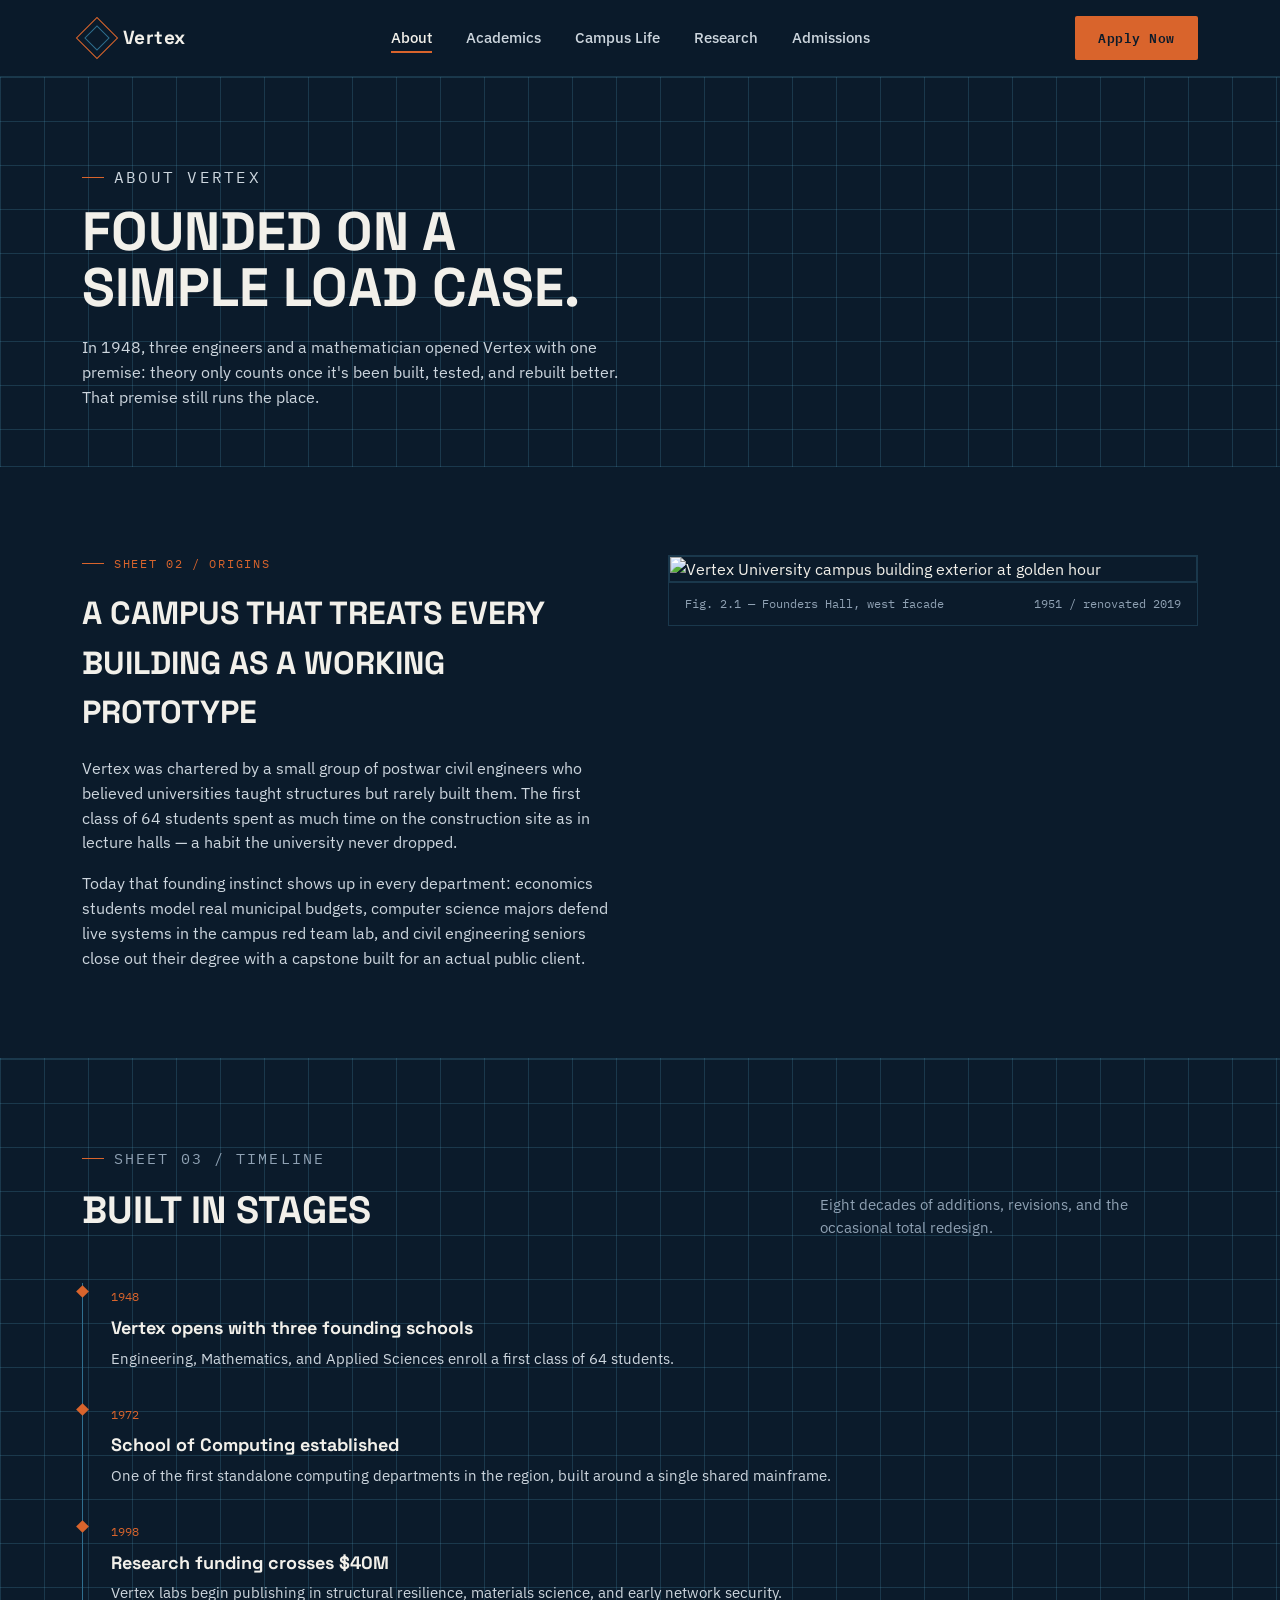
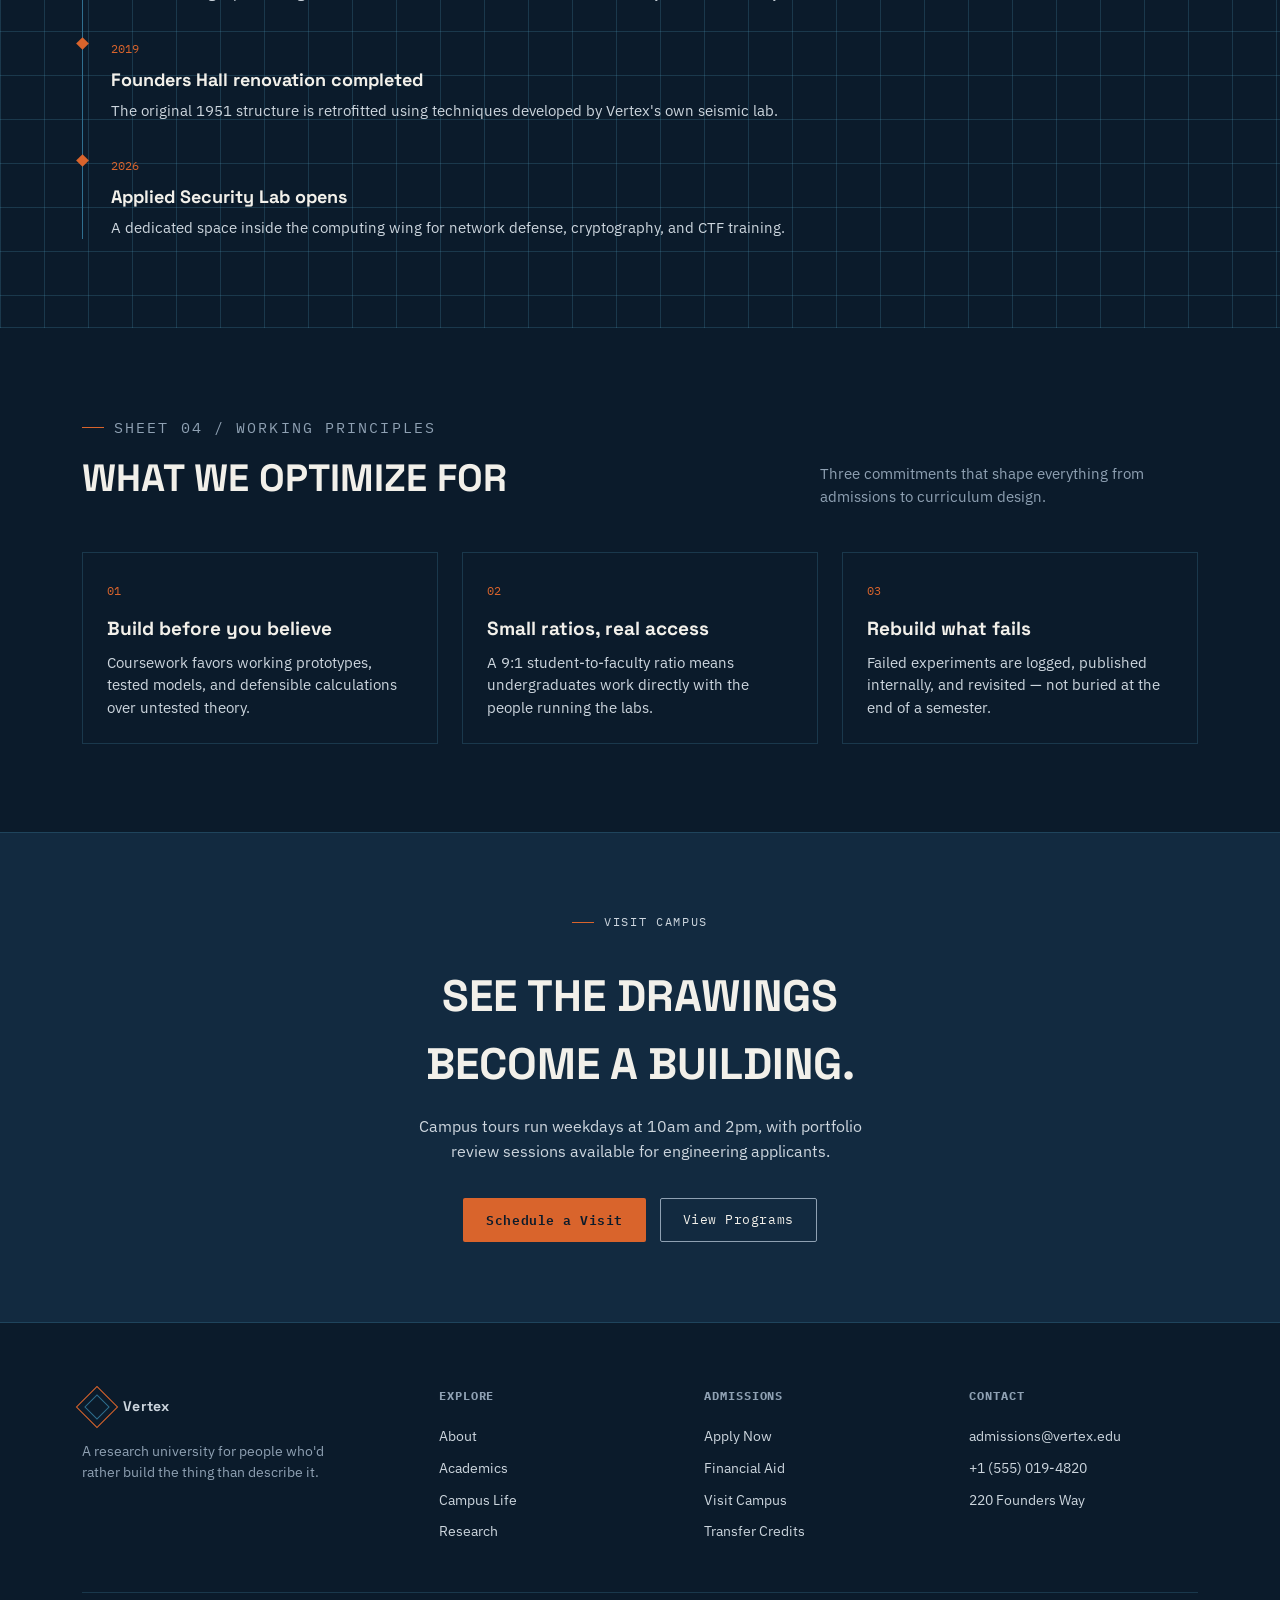
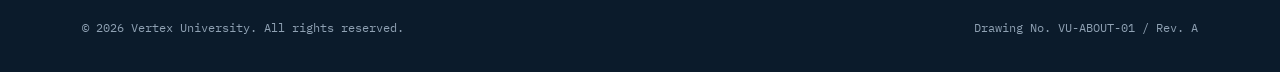
==== about.html @ a0aefd31 "Add files via upload" ====
<!DOCTYPE html>
<html lang="en">
<head>
<meta charset="UTF-8">
<meta name="viewport" content="width=device-width, initial-scale=1.0">
<title>About — Vertex University</title>
<link rel="stylesheet" href="style.css">
</head>
<body>

<nav class="site-nav">
  <div class="wrap">
    <a href="index.html" class="brand"><span class="brand-mark"></span>Vertex</a>
    <ul class="nav-links">
      <li><a href="about.html" class="active">About</a></li>
      <li><a href="academics.html">Academics</a></li>
      <li><a href="index.html#pathways">Campus Life</a></li>
      <li><a href="index.html#pulse">Research</a></li>
      <li><a href="index.html#pulse">Admissions</a></li>
    </ul>
    <div class="nav-cta">
      <button class="nav-toggle" aria-label="Toggle menu">☰</button>
      <a href="#" class="btn btn-solid">Apply Now</a>
    </div>
  </div>
</nav>

<header class="page-hero grid-bg">
  <div class="wrap">
    <p class="eyebrow">About Vertex</p>
    <h1>Founded on a<br>simple load case.</h1>
    <p>In 1948, three engineers and a mathematician opened Vertex with one premise: theory only counts once it's been built, tested, and rebuilt better. That premise still runs the place.</p>
  </div>
</header>

<section>
  <div class="wrap two-col">
    <div>
      <p class="eyebrow">Sheet 02 / Origins</p>
      <h2 style="font-family:var(--display); font-size:clamp(24px,3vw,32px); text-transform:uppercase; margin:16px 0 18px;">A campus that treats every building as a working prototype</h2>
      <p style="color:var(--paper-dim); margin-bottom:16px;">Vertex was chartered by a small group of postwar civil engineers who believed universities taught structures but rarely built them. The first class of 64 students spent as much time on the construction site as in lecture halls — a habit the university never dropped.</p>
      <p style="color:var(--paper-dim);">Today that founding instinct shows up in every department: economics students model real municipal budgets, computer science majors defend live systems in the campus red team lab, and civil engineering seniors close out their degree with a capstone built for an actual public client.</p>
    </div>
    <div class="figure-block">
      <img src="https://images.unsplash.com/photo-1523050854058-8df90110c9f1?w=900&q=80" alt="Vertex University campus building exterior at golden hour">
      <div class="figure-cap"><span>Fig. 2.1 — Founders Hall, west facade</span><span>1951 / renovated 2019</span></div>
    </div>
  </div>
</section>

<section class="grid-bg" style="border-top:1px solid var(--line-cyan-soft); border-bottom:1px solid var(--line-cyan-soft);">
  <div class="wrap">
    <div class="section-head">
      <div>
        <p class="eyebrow">Sheet 03 / Timeline</p>
        <h2>Built in stages</h2>
      </div>
      <p>Eight decades of additions, revisions, and the occasional total redesign.</p>
    </div>
    <div class="timeline">
      <div class="row">
        <span class="yr">1948</span>
        <h4>Vertex opens with three founding schools</h4>
        <p>Engineering, Mathematics, and Applied Sciences enroll a first class of 64 students.</p>
      </div>
      <div class="row">
        <span class="yr">1972</span>
        <h4>School of Computing established</h4>
        <p>One of the first standalone computing departments in the region, built around a single shared mainframe.</p>
      </div>
      <div class="row">
        <span class="yr">1998</span>
        <h4>Research funding crosses $40M</h4>
        <p>Vertex labs begin publishing in structural resilience, materials science, and early network security.</p>
      </div>
      <div class="row">
        <span class="yr">2019</span>
        <h4>Founders Hall renovation completed</h4>
        <p>The original 1951 structure is retrofitted using techniques developed by Vertex's own seismic lab.</p>
      </div>
      <div class="row">
        <span class="yr">2026</span>
        <h4>Applied Security Lab opens</h4>
        <p>A dedicated space inside the computing wing for network defense, cryptography, and CTF training.</p>
      </div>
    </div>
  </div>
</section>

<section>
  <div class="wrap">
    <div class="section-head">
      <div>
        <p class="eyebrow">Sheet 04 / Working Principles</p>
        <h2>What we optimize for</h2>
      </div>
      <p>Three commitments that shape everything from admissions to curriculum design.</p>
    </div>
    <div class="value-grid">
      <div class="value-card">
        <span class="num">01</span>
        <h4>Build before you believe</h4>
        <p>Coursework favors working prototypes, tested models, and defensible calculations over untested theory.</p>
      </div>
      <div class="value-card">
        <span class="num">02</span>
        <h4>Small ratios, real access</h4>
        <p>A 9:1 student-to-faculty ratio means undergraduates work directly with the people running the labs.</p>
      </div>
      <div class="value-card">
        <span class="num">03</span>
        <h4>Rebuild what fails</h4>
        <p>Failed experiments are logged, published internally, and revisited — not buried at the end of a semester.</p>
      </div>
    </div>
  </div>
</section>

<section class="cta-band">
  <div class="wrap">
    <p class="eyebrow" style="justify-content:center;">Visit Campus</p>
    <h2>See the drawings become a building.</h2>
    <p>Campus tours run weekdays at 10am and 2pm, with portfolio review sessions available for engineering applicants.</p>
    <div class="hero-actions">
      <a href="#" class="btn btn-solid">Schedule a Visit</a>
      <a href="academics.html" class="btn btn-outline">View Programs</a>
    </div>
  </div>
</section>

<footer>
  <div class="wrap">
    <div class="foot-grid">
      <div>
        <a href="index.html" class="brand" style="margin-bottom:14px; display:flex;"><span class="brand-mark"></span>Vertex</a>
        <p style="color:var(--slate); font-size:14px; max-width:32ch;">A research university for people who'd rather build the thing than describe it.</p>
      </div>
      <div>
        <h5>Explore</h5>
        <a href="about.html">About</a>
        <a href="academics.html">Academics</a>
        <a href="index.html#pathways">Campus Life</a>
        <a href="index.html#pulse">Research</a>
      </div>
      <div>
        <h5>Admissions</h5>
        <a href="#">Apply Now</a>
        <a href="#">Financial Aid</a>
        <a href="#">Visit Campus</a>
        <a href="#">Transfer Credits</a>
      </div>
      <div>
        <h5>Contact</h5>
        <a href="#">admissions@vertex.edu</a>
        <a href="#">+1 (555) 019-4820</a>
        <a href="#">220 Founders Way</a>
      </div>
    </div>
    <div class="foot-bottom">
      <span>&copy; 2026 Vertex University. All rights reserved.</span>
      <span>Drawing No. VU-ABOUT-01 / Rev. A</span>
    </div>
  </div>
</footer>

<script src="script.js"></script>
</body>
</html>
---- style.css ----
/* ===========================================================
   VERTEX UNIVERSITY — "Campus Master Plan" design system
   A blueprint / architectural-drafting aesthetic: navy ground,
   cyan linework, drafting-orange accent, mono annotations.
   =========================================================== */

@import url('https://fonts.googleapis.com/css2?family=Space+Grotesk:wght@500;600;700&family=IBM+Plex+Sans:wght@400;500;600&family=IBM+Plex+Mono:wght@400;500&display=swap');

:root{
  --navy-deep:   #0b1b2b;
  --navy-mid:    #122a40;
  --blueprint:   #1e4d8c;
  --line-cyan:   #2f6f8f;
  --line-cyan-soft: rgba(80,160,190,0.22);
  --paper:       #f2f0ea;
  --paper-dim:   #cdd6de;
  --slate:       #8fa1b3;
  --orange:      #d9642c;
  --orange-hot:  #ef7a3c;

  --display: 'Space Grotesk', sans-serif;
  --body: 'IBM Plex Sans', sans-serif;
  --mono: 'IBM Plex Mono', monospace;

  --max: 1180px;
}

*{box-sizing:border-box; margin:0; padding:0;}

html{scroll-behavior:smooth;}

body{
  background:var(--navy-deep);
  color:var(--paper);
  font-family:var(--body);
  line-height:1.55;
  -webkit-font-smoothing:antialiased;
}

a{color:inherit; text-decoration:none;}
ul{list-style:none;}
img{max-width:100%; display:block;}

::selection{background:var(--orange); color:var(--navy-deep);}

@media (prefers-reduced-motion: reduce){
  *{animation-duration:0.001ms !important; animation-iteration-count:1 !important; transition-duration:0.001ms !important;}
}

/* ---------- utility ---------- */
.wrap{max-width:var(--max); margin:0 auto; padding:0 32px;}
.mono{font-family:var(--mono);}
.eyebrow{
  font-family:var(--mono);
  font-size:12px;
  letter-spacing:0.14em;
  text-transform:uppercase;
  color:var(--orange);
  display:flex;
  align-items:center;
  gap:10px;
}
.eyebrow::before{
  content:"";
  width:22px; height:1px;
  background:var(--orange);
  display:inline-block;
}

/* blueprint grid background, used on hero + section dividers */
.grid-bg{
  background-image:
    linear-gradient(var(--line-cyan-soft) 1px, transparent 1px),
    linear-gradient(90deg, var(--line-cyan-soft) 1px, transparent 1px);
  background-size:44px 44px;
}

/* ---------- focus visibility ---------- */
a:focus-visible, button:focus-visible, input:focus-visible, textarea:focus-visible{
  outline:2px solid var(--orange-hot);
  outline-offset:3px;
}

/* ---------- nav ---------- */
.site-nav{
  position:sticky; top:0; z-index:100;
  background:rgba(11,27,43,0.86);
  backdrop-filter:blur(10px);
  border-bottom:1px solid var(--line-cyan-soft);
}
.site-nav .wrap{
  display:flex; align-items:center; justify-content:space-between;
  height:76px;
}
.brand{
  display:flex; align-items:center; gap:11px;
  font-family:var(--display);
  font-weight:700;
  font-size:19px;
  letter-spacing:0.02em;
}
.brand-mark{
  width:30px; height:30px;
  border:1.5px solid var(--orange);
  position:relative;
  transform:rotate(45deg);
  flex-shrink:0;
}
.brand-mark::after{
  content:"";
  position:absolute; inset:5px;
  border:1px solid var(--line-cyan);
}
.nav-links{
  display:flex; gap:34px;
  font-size:14.5px;
  font-weight:500;
}
.nav-links a{
  color:var(--paper-dim);
  position:relative;
  padding:6px 0;
  transition:color .18s ease;
}
.nav-links a:hover, .nav-links a.active{color:var(--paper);}
.nav-links a.active::after{
  content:"";
  position:absolute; left:0; right:0; bottom:0;
  height:2px; background:var(--orange);
}
.nav-cta{
  display:flex; align-items:center; gap:22px;
}

.btn{
  font-family:var(--mono);
  font-size:13px;
  letter-spacing:0.04em;
  padding:11px 22px;
  border-radius:2px;
  border:1px solid transparent;
  display:inline-flex; align-items:center; gap:9px;
  cursor:pointer;
  transition:all .18s ease;
  white-space:nowrap;
}
.btn-solid{
  background:var(--orange);
  color:var(--navy-deep);
  font-weight:600;
}
.btn-solid:hover{background:var(--orange-hot); transform:translateY(-1px);}
.btn-outline{
  border-color:var(--slate);
  color:var(--paper);
}
.btn-outline:hover{border-color:var(--paper); background:rgba(255,255,255,0.04);}

/* ---------- hero ---------- */
.hero{
  position:relative;
  padding:96px 0 64px;
  overflow:hidden;
  border-bottom:1px solid var(--line-cyan-soft);
}
.hero::before{
  content:"";
  position:absolute; inset:0;
  background:
    radial-gradient(ellipse at 78% 20%, rgba(30,77,140,0.35), transparent 55%);
  pointer-events:none;
}
.hero .wrap{position:relative;}

.sheet-label{
  display:flex; justify-content:space-between; align-items:center;
  font-family:var(--mono); font-size:12px; letter-spacing:0.1em;
  color:var(--slate); text-transform:uppercase;
  padding-bottom:28px; margin-bottom:44px;
  border-bottom:1px dashed var(--line-cyan-soft);
}
.sheet-label span b{color:var(--paper-dim); font-weight:500;}

.hero-grid{
  display:grid;
  grid-template-columns:1.15fr 0.85fr;
  gap:56px;
  align-items:end;
}
.hero h1{
  font-family:var(--display);
  font-weight:700;
  font-size:clamp(40px, 5.4vw, 68px);
  line-height:1.03;
  letter-spacing:-0.01em;
  text-transform:uppercase;
}
.hero h1 .accent{color:var(--orange);}
.hero p.lede{
  margin-top:22px;
  max-width:46ch;
  color:var(--paper-dim);
  font-size:17px;
}
.hero-actions{
  display:flex; gap:14px; margin-top:34px; flex-wrap:wrap;
}

/* drafting stamp - the signature element */
.stamp{
  border:1px solid var(--line-cyan);
  padding:20px 22px;
  font-family:var(--mono);
  font-size:11.5px;
  color:var(--slate);
  position:relative;
  justify-self:end;
  width:100%;
  max-width:280px;
}
.stamp::before{
  content:"";
  position:absolute; top:6px; left:6px; right:6px; bottom:6px;
  border:1px solid var(--line-cyan-soft);
  pointer-events:none;
}
.stamp-row{
  display:flex; justify-content:space-between;
  padding:6px 0;
  border-bottom:1px solid rgba(80,160,190,0.15);
}
.stamp-row:last-child{border-bottom:none;}
.stamp-row b{color:var(--paper-dim); font-weight:500;}

/* ---------- section shell ---------- */
section{padding:88px 0;}
.section-head{
  display:flex; justify-content:space-between; align-items:flex-end;
  margin-bottom:44px; gap:24px; flex-wrap:wrap;
}
.section-head h2{
  font-family:var(--display);
  font-weight:700;
  font-size:clamp(28px,3vw,38px);
  text-transform:uppercase;
  margin-top:10px;
}
.section-head p{color:var(--slate); max-width:42ch; font-size:15px;}

/* ---------- pathway cards ---------- */
.pathways{display:grid; grid-template-columns:repeat(3,1fr); gap:24px;}
.card{
  border:1px solid var(--line-cyan-soft);
  background:linear-gradient(180deg, rgba(30,77,140,0.08), transparent 40%);
  position:relative;
  padding:26px 24px 24px;
  transition:border-color .2s ease, transform .2s ease;
}
.card:hover{border-color:var(--line-cyan); transform:translateY(-3px);}
.card::before, .card::after,
.corner-tl, .corner-br{content:"";}
.card .tag{
  font-family:var(--mono); font-size:11px; color:var(--orange);
  letter-spacing:0.08em; text-transform:uppercase;
}
.card h3{
  font-family:var(--display);
  font-size:21px;
  margin:14px 0 10px;
}
.card p{color:var(--paper-dim); font-size:14.5px; margin-bottom:20px;}
.card-link{
  font-family:var(--mono); font-size:13px; color:var(--paper);
  display:inline-flex; align-items:center; gap:8px;
}
.card-link svg{transition:transform .18s ease;}
.card:hover .card-link svg{transform:translateX(4px);}

/* corner crop marks */
.card{clip-path:none;}
.crop{position:absolute; width:14px; height:14px; border:1px solid var(--slate); opacity:0.6;}
.crop.tl{top:-1px; left:-1px; border-right:none; border-bottom:none;}
.crop.br{bottom:-1px; right:-1px; border-left:none; border-top:none;}

/* ---------- stat strip ---------- */
.stats{
  border-top:1px solid var(--line-cyan-soft);
  border-bottom:1px solid var(--line-cyan-soft);
  padding:52px 0;
}
.stats .wrap{display:grid; grid-template-columns:repeat(4,1fr); gap:20px;}
.stat b{
  font-family:var(--display); font-size:clamp(30px,3.4vw,44px);
  color:var(--paper); display:block;
}
.stat span{
  font-family:var(--mono); font-size:12px; color:var(--slate);
  letter-spacing:0.06em; text-transform:uppercase;
}

/* ---------- pulse / news ---------- */
.pulse-list{display:grid; grid-template-columns:repeat(3,1fr); gap:24px;}
.pulse-item{
  border-top:2px solid var(--line-cyan);
  padding-top:16px;
}
.pulse-item .date{
  font-family:var(--mono); font-size:12px; color:var(--slate);
}
.pulse-item h4{
  font-family:var(--display); font-size:17px;
  margin-top:8px; line-height:1.3;
}
.pulse-item p{color:var(--paper-dim); font-size:14px; margin-top:8px;}

/* ---------- CTA band ---------- */
.cta-band{
  background:var(--navy-mid);
  border-top:1px solid var(--line-cyan-soft);
  border-bottom:1px solid var(--line-cyan-soft);
  text-align:center;
  padding:80px 0;
}
.cta-band h2{
  font-family:var(--display); font-weight:700;
  font-size:clamp(28px,4vw,44px); text-transform:uppercase;
  max-width:16ch; margin:0 auto 16px;
}
.cta-band p{color:var(--paper-dim); max-width:48ch; margin:0 auto 30px;}
.cta-band .hero-actions{justify-content:center;}

/* ---------- footer ---------- */
footer{padding:64px 0 34px;}
.foot-grid{
  display:grid; grid-template-columns:1.4fr repeat(3,1fr);
  gap:36px; padding-bottom:44px;
  border-bottom:1px solid var(--line-cyan-soft);
}
.foot-grid h5{
  font-family:var(--mono); font-size:12px; letter-spacing:0.08em;
  text-transform:uppercase; color:var(--slate); margin-bottom:16px;
}
.foot-grid a{
  display:block; color:var(--paper-dim); font-size:14px;
  padding:5px 0; transition:color .15s ease;
}
.foot-grid a:hover{color:var(--paper);}
.foot-bottom{
  display:flex; justify-content:space-between; align-items:center;
  padding-top:26px; font-family:var(--mono); font-size:12px; color:var(--slate);
  flex-wrap:wrap; gap:12px;
}

/* ---------- inner page hero (About / Academics) ---------- */
.page-hero{
  padding:70px 0 56px;
  border-bottom:1px solid var(--line-cyan-soft);
}
.page-hero h1{
  font-family:var(--display); font-weight:700; text-transform:uppercase;
  font-size:clamp(34px,5vw,54px); line-height:1.05; margin-top:14px;
}
.page-hero p{color:var(--paper-dim); max-width:56ch; margin-top:18px; font-size:16px;}

.two-col{display:grid; grid-template-columns:1fr 1fr; gap:56px; align-items:start;}
.two-col img{border:1px solid var(--line-cyan-soft);}

.figure-block{border:1px solid var(--line-cyan-soft); overflow:hidden;}
.figure-block img{display:block; width:100%;}
.figure-cap{
  font-family:var(--mono); font-size:11.5px; color:var(--slate);
  padding:12px 16px; border-top:1px solid var(--line-cyan-soft);
  display:flex; justify-content:space-between;
}

.timeline{border-left:1px solid var(--line-cyan); padding-left:28px; display:grid; gap:30px;}
.timeline .row{position:relative;}
.timeline .row::before{
  content:""; position:absolute; left:-33px; top:4px;
  width:9px; height:9px; background:var(--orange); transform:rotate(45deg);
}
.timeline .yr{font-family:var(--mono); font-size:12px; color:var(--orange);}
.timeline h4{font-family:var(--display); font-size:18px; margin:6px 0;}
.timeline p{color:var(--paper-dim); font-size:14.5px;}

.value-grid{display:grid; grid-template-columns:repeat(3,1fr); gap:24px;}
.value-card{border:1px solid var(--line-cyan-soft); padding:24px;}
.value-card .num{font-family:var(--mono); color:var(--orange); font-size:12px;}
.value-card h4{font-family:var(--display); font-size:19px; margin:12px 0 8px;}
.value-card p{color:var(--paper-dim); font-size:14.5px;}

/* program listing (Academics) */
.program-filter{
  display:flex; gap:10px; margin-bottom:36px; flex-wrap:wrap;
}
.chip{
  font-family:var(--mono); font-size:12.5px;
  border:1px solid var(--line-cyan-soft); color:var(--paper-dim);
  padding:8px 16px; cursor:pointer; transition:all .15s ease;
  background:transparent;
}
.chip:hover{border-color:var(--slate); color:var(--paper);}
.chip.active{background:var(--orange); border-color:var(--orange); color:var(--navy-deep); font-weight:600;}

.program-list{display:grid; gap:1px; background:var(--line-cyan-soft); border:1px solid var(--line-cyan-soft);}
.program-row{
  background:var(--navy-deep);
  display:grid; grid-template-columns:90px 1fr 140px 160px 24px;
  align-items:center; gap:20px;
  padding:20px 22px;
  transition:background .15s ease;
}
.program-row:hover{background:var(--navy-mid);}
.program-row .code{font-family:var(--mono); color:var(--orange); font-size:13px;}
.program-row .name{font-family:var(--display); font-size:17px;}
.program-row .meta{font-family:var(--mono); font-size:12px; color:var(--slate);}
.program-row .arrow{color:var(--slate); transition:transform .15s ease;}
.program-row:hover .arrow{transform:translateX(5px); color:var(--paper);}

/* ---------- mobile nav toggle ---------- */
.nav-toggle{display:none; background:none; border:none; color:var(--paper); font-size:26px; cursor:pointer;}

/* ---------- responsive ---------- */
@media (max-width: 900px){
  .hero-grid{grid-template-columns:1fr;}
  .stamp{justify-self:start; max-width:100%;}
  .pathways{grid-template-columns:1fr;}
  .stats .wrap{grid-template-columns:repeat(2,1fr);}
  .pulse-list{grid-template-columns:1fr;}
  .foot-grid{grid-template-columns:repeat(2,1fr);}
  .two-col{grid-template-columns:1fr;}
  .value-grid{grid-template-columns:1fr;}
  .program-row{grid-template-columns:60px 1fr; row-gap:6px;}
  .program-row .meta:nth-of-type(1){grid-column:1 / -1;}
}
@media (max-width: 720px){
  .nav-links{
    position:fixed; top:76px; left:0; right:0; bottom:0;
    background:var(--navy-deep);
    flex-direction:column; padding:32px; gap:6px;
    transform:translateX(100%);
    transition:transform .25s ease;
    font-size:18px;
  }
  .nav-links.open{transform:translateX(0);}
  .nav-links a{padding:14px 0; border-bottom:1px solid var(--line-cyan-soft);}
  .nav-toggle{display:block;}
  .nav-cta .btn-outline{display:none;}
}
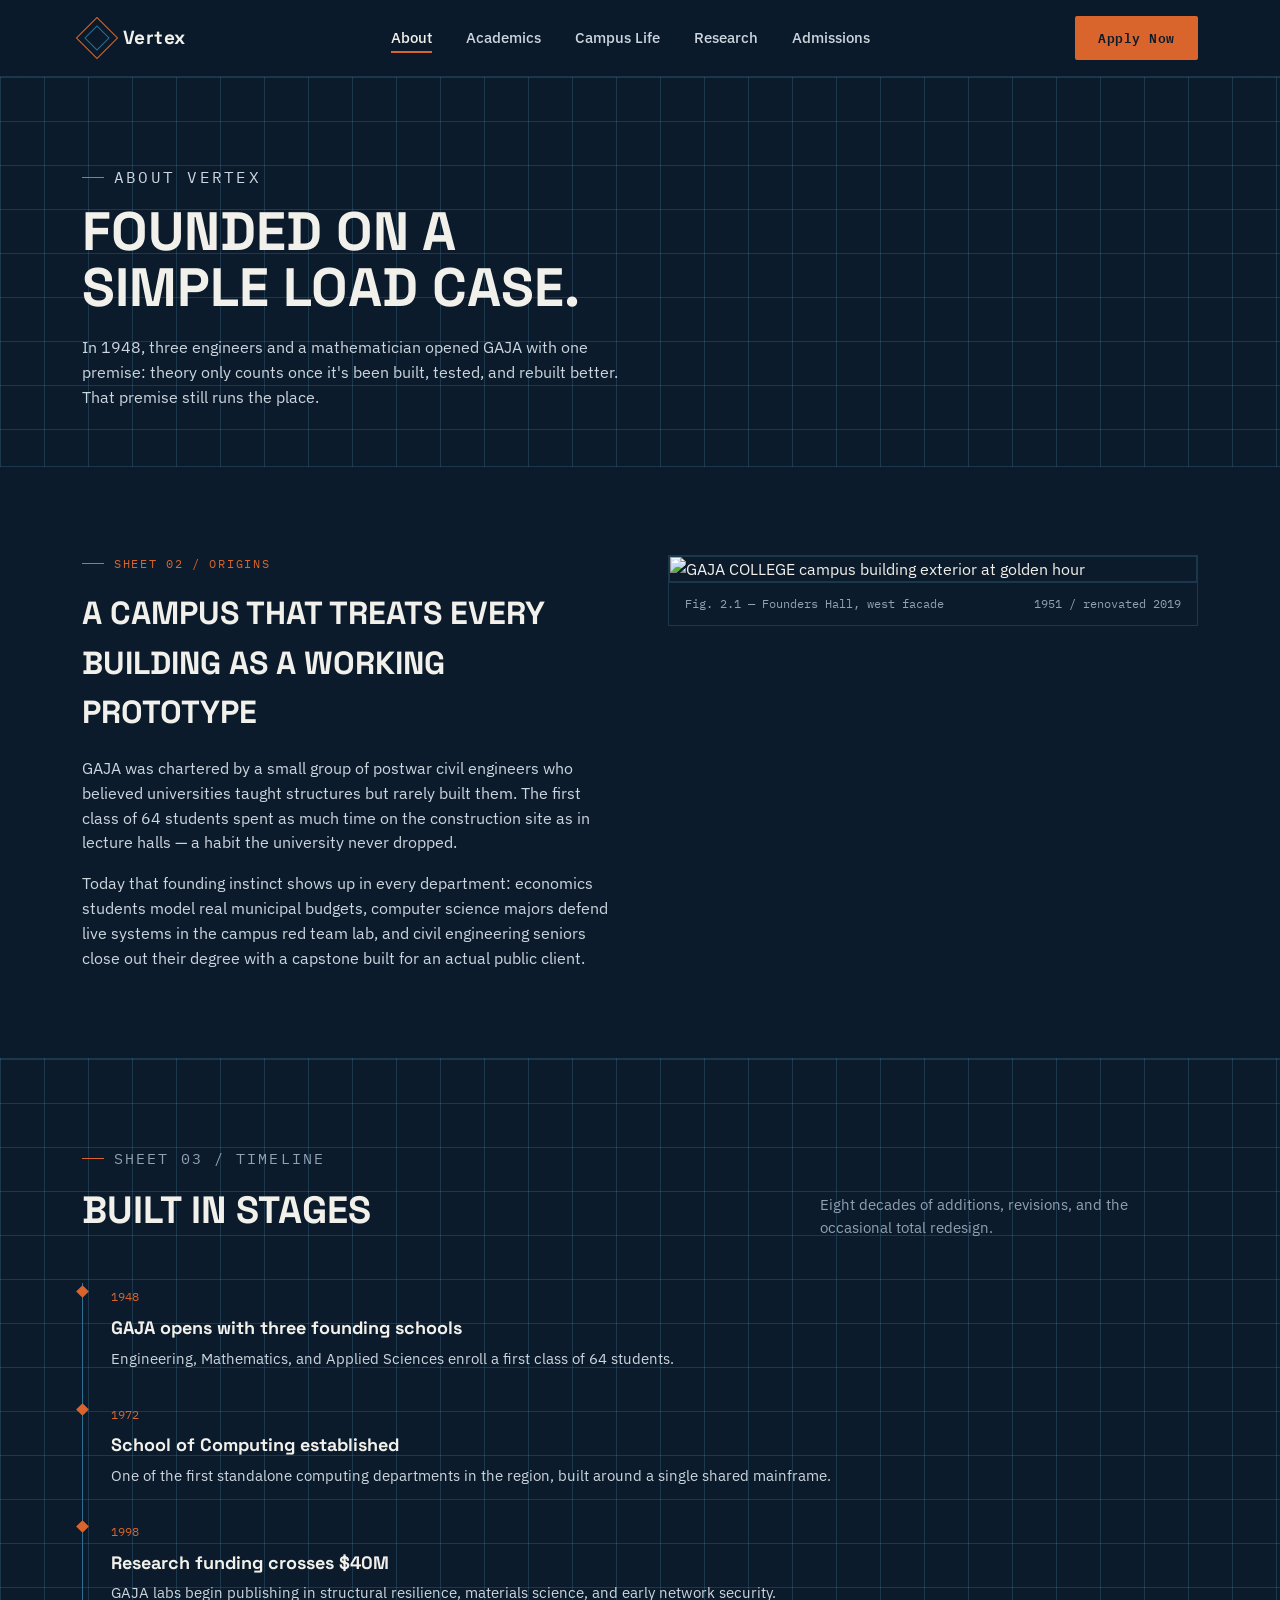
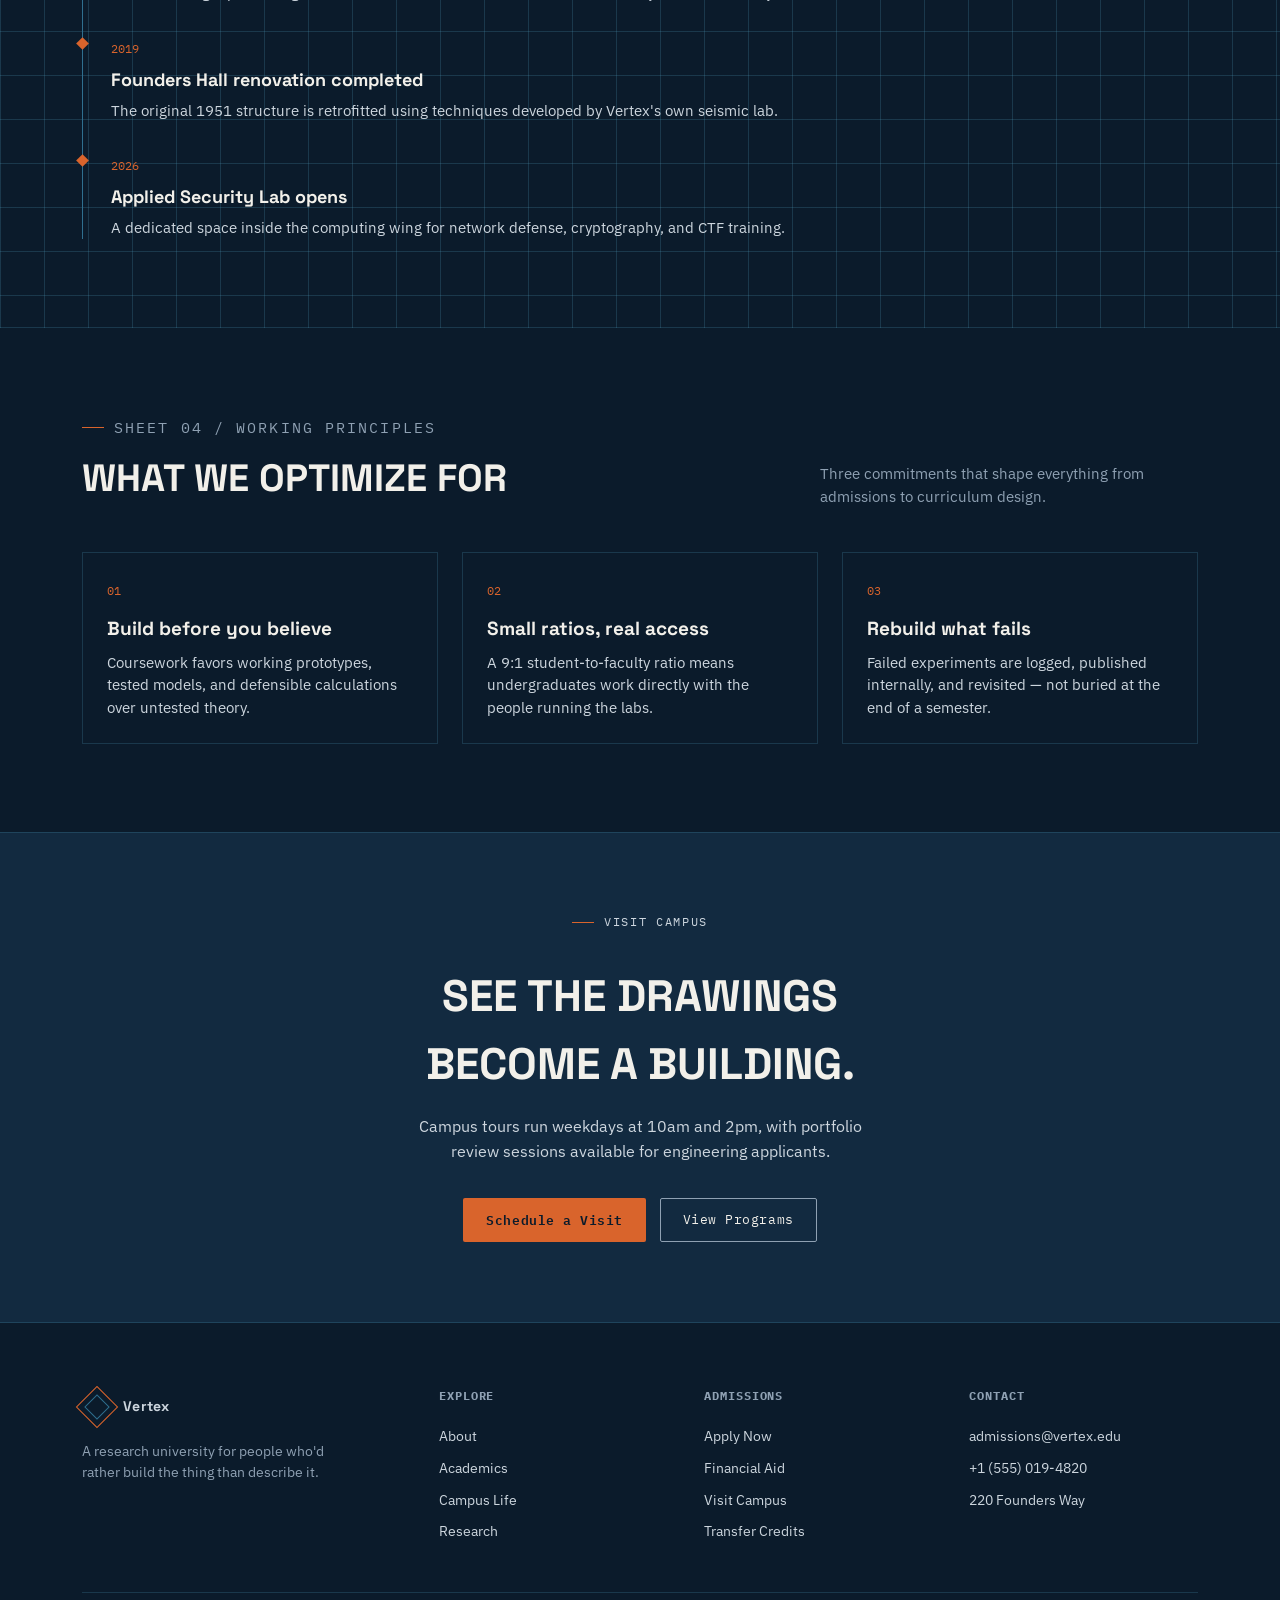
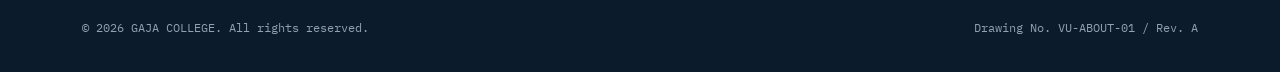
==== commit e418e0d3: "Update about.html" ====
--- a/about.html
+++ b/about.html
@@ -3,7 +3,7 @@
 <head>
 <meta charset="UTF-8">
 <meta name="viewport" content="width=device-width, initial-scale=1.0">
-<title>About — Vertex University</title>
+<title>About — GAJA College</title>
 <link rel="stylesheet" href="style.css">
 </head>
 <body>
@@ -29,7 +29,7 @@
   <div class="wrap">
     <p class="eyebrow">About Vertex</p>
     <h1>Founded on a<br>simple load case.</h1>
-    <p>In 1948, three engineers and a mathematician opened Vertex with one premise: theory only counts once it's been built, tested, and rebuilt better. That premise still runs the place.</p>
+    <p>In 1948, three engineers and a mathematician opened GAJA with one premise: theory only counts once it's been built, tested, and rebuilt better. That premise still runs the place.</p>
   </div>
 </header>
 
@@ -38,11 +38,11 @@
     <div>
       <p class="eyebrow">Sheet 02 / Origins</p>
       <h2 style="font-family:var(--display); font-size:clamp(24px,3vw,32px); text-transform:uppercase; margin:16px 0 18px;">A campus that treats every building as a working prototype</h2>
-      <p style="color:var(--paper-dim); margin-bottom:16px;">Vertex was chartered by a small group of postwar civil engineers who believed universities taught structures but rarely built them. The first class of 64 students spent as much time on the construction site as in lecture halls — a habit the university never dropped.</p>
+      <p style="color:var(--paper-dim); margin-bottom:16px;">GAJA was chartered by a small group of postwar civil engineers who believed universities taught structures but rarely built them. The first class of 64 students spent as much time on the construction site as in lecture halls — a habit the university never dropped.</p>
       <p style="color:var(--paper-dim);">Today that founding instinct shows up in every department: economics students model real municipal budgets, computer science majors defend live systems in the campus red team lab, and civil engineering seniors close out their degree with a capstone built for an actual public client.</p>
     </div>
     <div class="figure-block">
-      <img src="https://images.unsplash.com/photo-1523050854058-8df90110c9f1?w=900&q=80" alt="Vertex University campus building exterior at golden hour">
+      <img src="https://images.unsplash.com/photo-1523050854058-8df90110c9f1?w=900&q=80" alt="GAJA COLLEGE campus building exterior at golden hour">
       <div class="figure-cap"><span>Fig. 2.1 — Founders Hall, west facade</span><span>1951 / renovated 2019</span></div>
     </div>
   </div>
@@ -60,7 +60,7 @@
     <div class="timeline">
       <div class="row">
         <span class="yr">1948</span>
-        <h4>Vertex opens with three founding schools</h4>
+        <h4>GAJA opens with three founding schools</h4>
         <p>Engineering, Mathematics, and Applied Sciences enroll a first class of 64 students.</p>
       </div>
       <div class="row">
@@ -71,7 +71,7 @@
       <div class="row">
         <span class="yr">1998</span>
         <h4>Research funding crosses $40M</h4>
-        <p>Vertex labs begin publishing in structural resilience, materials science, and early network security.</p>
+        <p>GAJA labs begin publishing in structural resilience, materials science, and early network security.</p>
       </div>
       <div class="row">
         <span class="yr">2019</span>
@@ -157,7 +157,7 @@
       </div>
     </div>
     <div class="foot-bottom">
-      <span>&copy; 2026 Vertex University. All rights reserved.</span>
+      <span>&copy; 2026 GAJA COLLEGE. All rights reserved.</span>
       <span>Drawing No. VU-ABOUT-01 / Rev. A</span>
     </div>
   </div>
--- a/style.css
+++ b/style.css
@@ -1,5 +1,5 @@
 /* ===========================================================
-   VERTEX UNIVERSITY — "Campus Master Plan" design system
+   GAJA COLLEGE — "Campus Master Plan" design system
    A blueprint / architectural-drafting aesthetic: navy ground,
    cyan linework, drafting-orange accent, mono annotations.
    =========================================================== */
